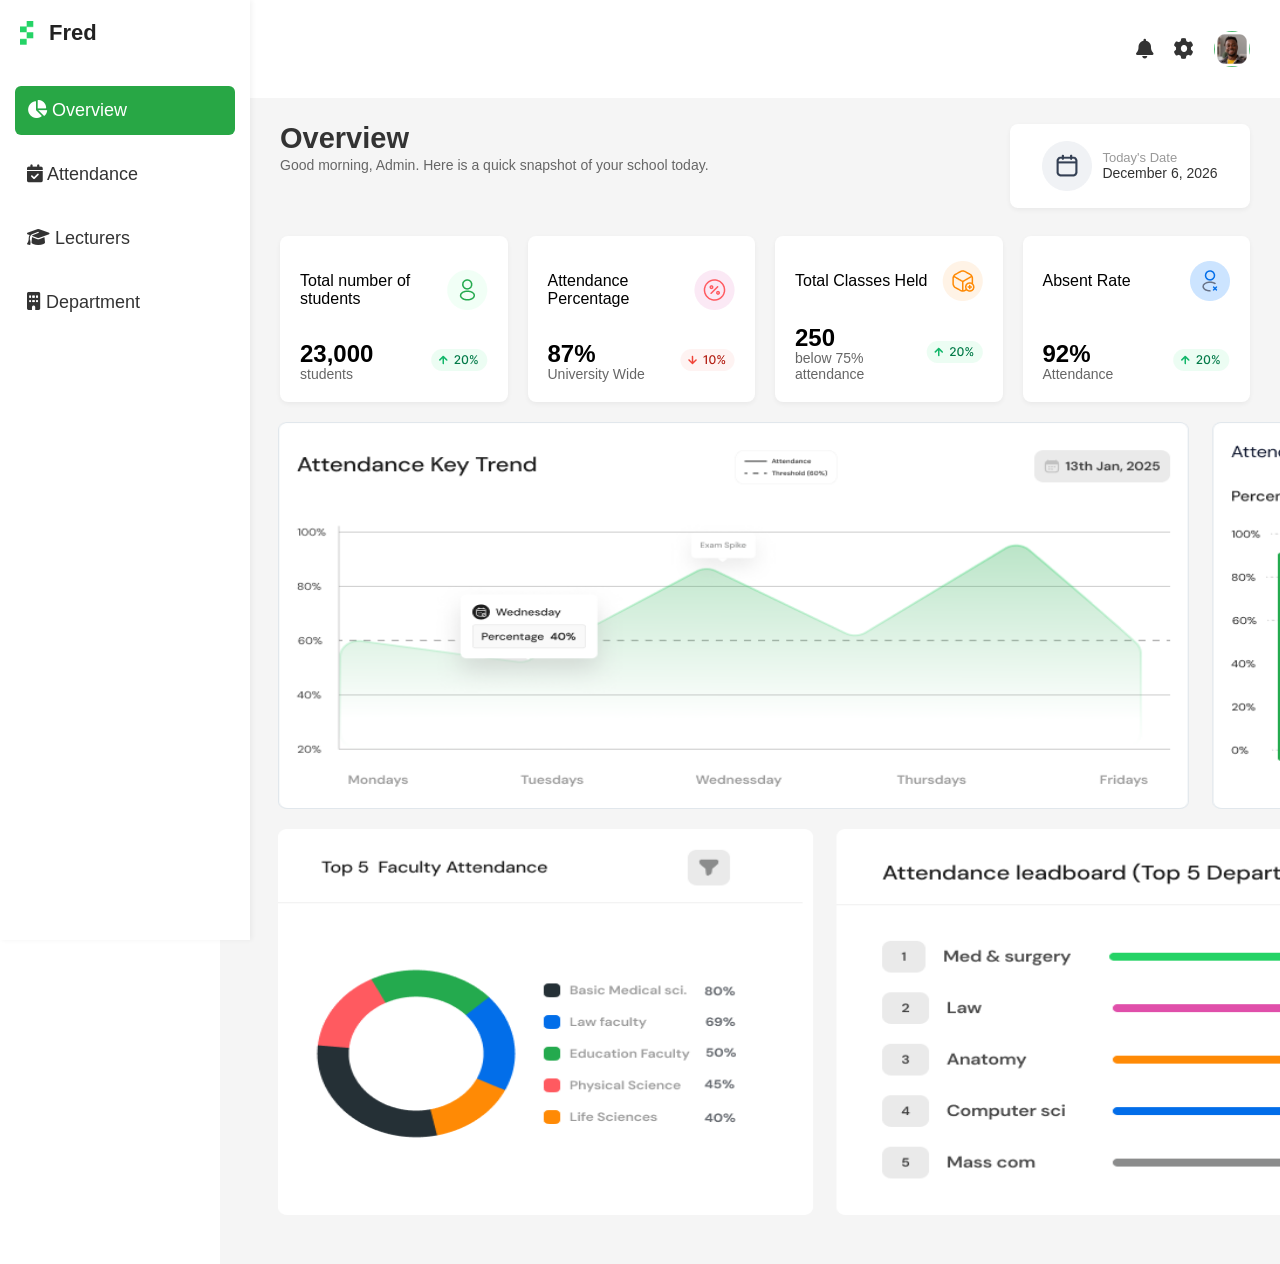
==== genesys/overview.html @ 0352b65f "Add files via upload" ====
<!DOCTYPE html>
<html lang="en">
  <head>
    <meta charset="UTF-8" />
    <meta name="viewport" content="width=device-width, initial-scale=1.0" />
    <title>Overview</title>
    <link rel="stylesheet" href="style.css" />
    <link
      rel="stylesheet"
      href="https://cdnjs.cloudflare.com/ajax/libs/font-awesome/6.5.0/css/all.min.css"
    />
  </head>
  <body>
    <!-- Sidebar Menu -->
    <div class="sidebar">
      <div class="logo">
        <img class="fredlogo" src="pictures/Group 1.png" alt="Fred Logo" />
        <span>Fred</span>
      </div>
      <ul class="nav">
        <li class="nav-item active">
          <a href="overview.html"><i class="fas fa-chart-pie"></i> Overview</a>
        </li>
        <li class="nav-item">
          <a href="attendance.html"
            ><i class="fas fa-calendar-check"></i> Attendance</a
          >
        </li>
        <li class="nav-item">
          <a href="lecturers.html"
            ><i class="fas fa-graduation-cap"></i> Lecturers</a
          >
        </li>
        <li class="nav-item">
          <a href="department.html"
            ><i class="fas fa-building"></i> Department</a
          >
        </li>
      </ul>
    </div>

    <!-- Main content area for this page -->
    <div class="main-content">
      <div class="overview-header">
        <div class="header-right">
          <i class="fas fa-bell"></i>
          <i class="fas fa-cog"></i>
          <img
            class="profile-img"
            src="pictures/Group 7091.png"
            alt="Profile"
          />
        </div>
      </div>

      <div class="overview-section">
        <div class="overview-left">
          <h1 class="ov">Overview</h1>
          <p>
            Good morning, Admin. Here is a quick snapshot of your school today.
          </p>
        </div>

        <div class="date-box">
          <img class="misc" src="pictures/Misc icon@2x.png" alt="" />
          <div class="date-texts">
            <span class="date-title">Today's Date</span>
            <span class="date-value" id="todayDate">April 14, 2025</span>
          </div>
        </div>
      </div>

      <div class="chai">
        <div class="first">
          <div class="inner">
            <div class="totalnumber">
              <p>Total number of students</p>
              <img class="src" src="pictures/Circle Icon Bagde.png" alt="" />
            </div>
            <div class="twenty">
              <div class="std">
                <h1 class="tousand">23,000</h1>
                <p>students</p>
              </div>
              <div class="badge">
                <img src="pictures/Badge.png" alt="" />
              </div>
            </div>
          </div>
        </div>

        <div class="first">
          <div class="inner">
            <div class="totalnumber">
              <p>Attendance Percentage</p>
              <img
                class="src"
                src="pictures/Circle Icon Bagde (1).png"
                alt=""
              />
            </div>
            <div class="twenty">
              <div class="std">
                <h1 class="tousand">87%</h1>
                <p>University Wide</p>
              </div>
              <div class="badge">
                <img src="pictures/Badge (1).png" alt="" />
              </div>
            </div>
          </div>
        </div>

        <div class="first">
          <div class="inner">
            <div class="totalnumber">
              <p>Total Classes Held</p>
              <img
                class="src"
                src="pictures/Circle Icon Bagde (2).png"
                alt=""
              />
            </div>
            <div class="twenty">
              <div class="std">
                <h1 class="tousand">250</h1>
                <p>below 75% attendance</p>
              </div>
              <div class="badge">
                <img src="pictures/Badge (2).png" alt="" />
              </div>
            </div>
          </div>
        </div>

        <div class="first">
          <div class="inner">
            <div class="totalnumber">
              <p>Absent Rate</p>
              <img
                class="src"
                src="pictures/Circle Icon Bagde (3).png"
                alt=""
              />
            </div>
            <div class="twenty">
              <div class="std">
                <h1 class="tousand">92%</h1>
                <p>Attendance</p>
              </div>
              <div class="badge">
                <img src="pictures/Badge.png" alt="" />
              </div>
            </div>
          </div>
        </div>
      </div>

      <div class="containp">
        <img class="imgcont" src="pictures/Container.png" alt="" />
      </div>

      <div class="containp">
        <img class="imgcont" src="pictures/Frame 2147224656 (2).png" alt="" />
      </div>
    </div>

    <script>
      // Automatically set the active class based on the current URL
      const navItems = document.querySelectorAll(".nav-item a");
      navItems.forEach((item) => {
        if (item.href === window.location.href) {
          item.parentElement.classList.add("active");
        }
      });

      const date = new Date();
      const options = { year: "numeric", month: "long", day: "numeric" };
      document.getElementById("todayDate").textContent =
        date.toLocaleDateString("en-US", options);
    </script>
  </body>
</html>
---- genesys/style.css ----
body {
  margin: 0;
  font-family: "Inter", sans-serif;
}

.sidebar {
  position: fixed;
  top: 0;
  left: 0;
  height: 100vh;
  width: 220px;
  background: #fff;
  box-shadow: 2px 0 5px rgba(0, 0, 0, 0.05);
  padding: 20px 15px;
  display: flex;
  flex-direction: column;
  justify-content: space-between;
  z-index: 100;
  transition: transform 0.3s ease-in-out; /* Faster transition */
}

.logo {
  display: flex;
  align-items: center;
  gap: 10px;
  font-size: 22px;
  font-weight: bold;
  color: #222;
}

.logo img {
  height: 24px;
  width: 24px;
}
.fredlogo {
  object-fit: contain;
  object-position: center;
}

.nav {
  list-style: none;
  padding: 0;
  margin-top: 40px;
  flex-grow: 1;
}

.nav-item {
  display: flex;
  align-items: center;
  gap: 10px;
  padding: 14px 12px;
  color: #333;
  font-size: 18px; /* ⬅️ increased from 14px to 16px */
  border-radius: 6px;
  cursor: pointer;
  transition: background 0.2s ease;
  margin-bottom: 15px;
}

.nav-item a {
  text-decoration: none;
  color: inherit;
  width: 100%;
  display: block;
}

.nav-item:hover {
  background: #f3f3f3;
}

.nav-item.active {
  background: #28a745;
  color: #fff;
}

.nav-item.active i {
  color: #fff;
}

.logout {
  color: #a00;
  font-size: 14px;
  cursor: pointer;
  display: flex;
  align-items: center;
  gap: 8px;
  padding-left: 10px;
  margin-top: 320px;
}

.main-content {
  transition: opacity 0.3s ease-in-out; /* Smooth transition for content */
  opacity: 1;
  background-color: #f5f5f5;
  margin-left: 220px; /* Same width as your sidebar */
  padding: 30px;
  padding-top: 0px;
  padding-right: 0px;
}

@media (max-width: 768px) {
  .sidebar {
    position: relative; /* so it scrolls with content */
    width: 100%;
    height: auto;
    box-shadow: none;
  }

  .main-content {
    margin-left: 0;
    padding: 20px;
  }

  .nav-item {
    margin-bottom: 10px;
  }

  .logout {
    margin-top: 20px;
  }

  /* Hamburger button (hidden on large screens) */
  .hamburger {
    display: block;
  }

  .sidebar {
    position: fixed;
    top: 0;
    left: -100%;
    width: 220px;
    height: 100vh;
    background: #fff;
    transition: left 0.3s ease;
    z-index: 150;
    transition: transform 0.3s ease-in-out; /* Faster transition */
    box-shadow: 2px 0 5px rgba(0, 0, 0, 0.1);
  }

  .sidebar.open {
    left: 0;
  }
}
.overview-header {
  height: 98px;
  background-color: #fff;
  display: flex;
  justify-content: flex-end;
  align-items: center;
  padding: 0 30px;
  box-shadow: 0 1px 4px rgba(0, 0, 0, 0.05);
}

.header-right {
  display: flex;
  align-items: center;
  gap: 20px;
}

.header-right i {
  font-size: 20px;
  color: #333;
  cursor: pointer;
}

.profile-img {
  width: 36px;
  height: 36px;
  border-radius: 50%;
  object-fit: cover;
  cursor: pointer;
}
.overview-section {
  display: flex;
  justify-content: space-between;
  align-items: center;
  background-color: #f5f5f5;
  padding: 30px;
  margin-bottom: 20px;
  height: 38px;
}

.overview-left h1 {
  font-size: 29px;
  margin-bottom: 7px;
  color: #333;
}

.overview-left p {
  font-size: 14px;
  margin-top: 6px;
  color: #666;
}

.date-box {
  margin-top: 37px;
  justify-content: center;
  align-items: center;
  width: 210px;
  height: 64px;
  background-color: #fff;
  display: flex;
  align-items: center;
  gap: 10px;
  padding: 10px 15px;
  border-radius: 8px;
  box-shadow: 0 2px 5px rgba(0, 0, 0, 0.05);
}

.date-box i {
  font-size: 22px;
  color: #333;
}

.date-texts {
  display: flex;
  flex-direction: column;
  font-size: 13px;
}

.date-title {
  color: #999;
}

.date-value {
  color: #333;
  font-weight: 500;
  font-size: 14px;
}
.ov {
  width: 123px;
  height: 24px;
  gap: 12px;
  font-family: Arial, Helvetica, sans-serif;
  font-weight: 700;
  font-size: 29px;
  line-height: 24px;
}
.misc {
  height: 50px;
  width: 50px;
}
.chai {
  display: flex;
  flex-wrap: wrap;
  gap: 20px;
  justify-content: space-between;
  padding: 20px 30px; /* ← adds space on both left and right */
  margin-top: 20px;
}

.first {
  background-color: #fff;
  border-radius: 8px;
  box-shadow: 0 2px 5px rgba(0, 0, 0, 0.05);
  padding: 20px;
  width: calc(25% - 15px);
  box-sizing: border-box;
  height: 166px;
}

.inner {
  height: 100%;
  display: flex;
  flex-direction: column;
  justify-content: space-between;
}

.totalnumber {
  display: flex;
  justify-content: space-between;
  align-items: center;
}

.twenty {
  display: flex;
  justify-content: space-between;
  align-items: center;
}

.std h1 {
  margin: 0;
  font-size: 24px;
}

.std p {
  margin: 0;
  font-size: 14px;
  color: #666;
}
.imgcont {
  width: 1378px;
  height: 387px;
}
.containp {
  margin-left: 28px;
  margin-bottom: 15px;
}
.tousand {
  font-family: "DM Sans", sans-serif;
  font-weight: 700;
  font-size: 28px;
  line-height: 24px;
  letter-spacing: -1.5%;
}
.search {
  margin-right: 900px;
  width: 458px;
  height: 60px;
}
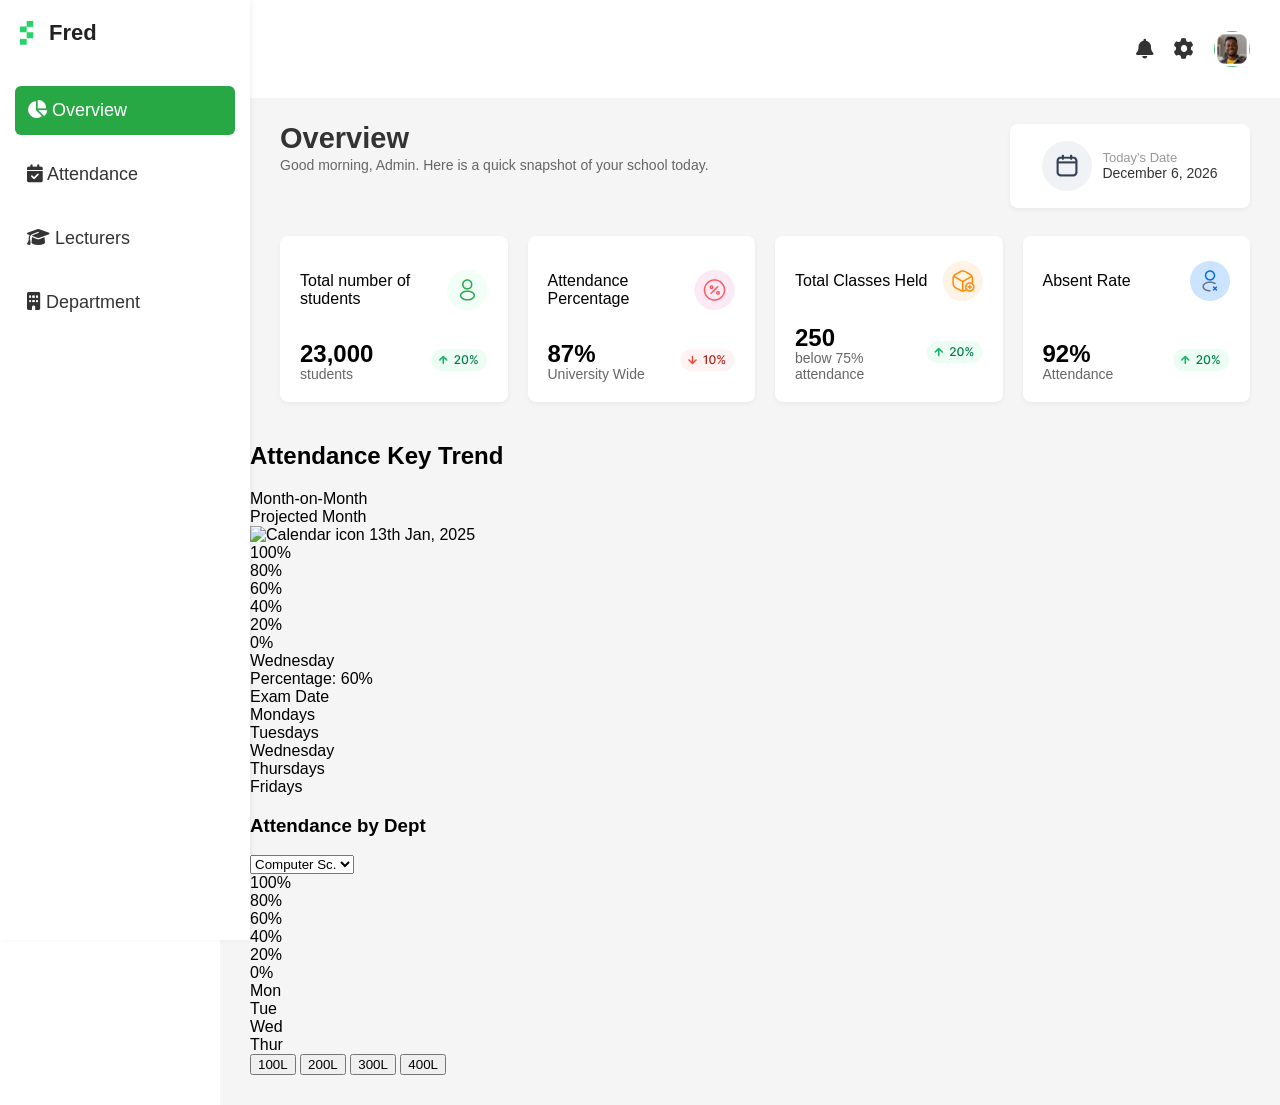
==== commit 1f043e6f: "Update overview.html" ====
--- a/genesys/overview.html
+++ b/genesys/overview.html
@@ -156,12 +156,135 @@
         </div>
       </div>
 
-      <div class="containp">
-        <img class="imgcont" src="pictures/Container.png" alt="" />
-      </div>
-
-      <div class="containp">
-        <img class="imgcont" src="pictures/Frame 2147224656 (2).png" alt="" />
+      <div class="thislife">
+        <div class="trend-dashboard">
+          <div class="dashboard-header">
+            <div class="header-title-section">
+              <h2>Attendance Key Trend</h2>
+              <div class="trend-legend">
+                <div class="legend-entry">
+                  <span class="trend-indicator"></span>
+                  <span>Month-on-Month</span>
+                </div>
+                <div class="legend-entry">
+                  <span class="projection-indicator"></span>
+                  <span>Projected Month</span>
+                </div>
+              </div>
+            </div>
+            <div class="date-display">
+              <img
+                src="public/lovable-uploads/13bf6f7b-5445-4e2d-8a91-45153ecc7e92.png"
+                alt="Calendar icon"
+                class="date-icon"
+              />
+              <span>13th Jan, 2025</span>
+            </div>
+          </div>
+
+          <div class="visualization-container">
+            <div class="percentage-axis">
+              <div class="percentage-label"><span>100%</span></div>
+              <div class="percentage-label"><span>80%</span></div>
+              <div class="percentage-label"><span>60%</span></div>
+              <div class="percentage-label"><span>40%</span></div>
+              <div class="percentage-label"><span>20%</span></div>
+              <div class="percentage-label"><span>0%</span></div>
+            </div>
+
+            <div class="graph-section">
+              <div class="graph-grid">
+                <div class="horizontal-gridline"></div>
+                <div class="horizontal-gridline"></div>
+                <div class="horizontal-gridline"></div>
+                <div class="horizontal-gridline"></div>
+                <div class="horizontal-gridline"></div>
+                <div class="horizontal-gridline"></div>
+              </div>
+
+              <div class="graph-plot">
+                <div class="projection-area"></div>
+                <div class="trend-line-plot"></div>
+                <div class="data-marker" style="left: 25%; top: 35%">
+                  <div class="marker-tooltip">
+                    <div class="tooltip-header">Wednesday</div>
+                    <div class="tooltip-content">Percentage: 60%</div>
+                  </div>
+                </div>
+                <div class="exam-marker" style="left: 50%; top: 18%">
+                  <div class="exam-tooltip">
+                    <div>Exam Date</div>
+                  </div>
+                </div>
+              </div>
+
+              <div class="weekday-axis">
+                <div class="weekday-label">Mondays</div>
+                <div class="weekday-label">Tuesdays</div>
+                <div class="weekday-label">Wednesday</div>
+                <div class="weekday-label">Thursdays</div>
+                <div class="weekday-label">Fridays</div>
+              </div>
+            </div>
+          </div>
+        </div>
+
+        <div class="attendance-card">
+          <div class="card-header">
+            <h3>Attendance by Dept</h3>
+            <div class="department-select">
+              <select>
+                <option value="computer-sc">Computer Sc.</option>
+                <option value="electrical">Electrical</option>
+                <option value="mechanical">Mechanical</option>
+                <option value="civil">Civil</option>
+              </select>
+            </div>
+          </div>
+          <div class="card-content">
+            <div class="chart-container">
+              <div class="y-axis">
+                <div class="y-label"><span>100%</span></div>
+                <div class="y-label"><span>80%</span></div>
+                <div class="y-label"><span>60%</span></div>
+                <div class="y-label"><span>40%</span></div>
+                <div class="y-label"><span>20%</span></div>
+                <div class="y-label"><span>0%</span></div>
+              </div>
+              <div class="chart-bars">
+                <div class="chart-grid">
+                  <div class="grid-line"></div>
+                  <div class="grid-line"></div>
+                  <div class="grid-line"></div>
+                  <div class="grid-line"></div>
+                  <div class="grid-line grid-line-dark"></div>
+                </div>
+                <div class="bar-container">
+                  <div class="bar" style="height: 85%"></div>
+                  <div class="x-label">Mon</div>
+                </div>
+                <div class="bar-container">
+                  <div class="bar" style="height: 65%"></div>
+                  <div class="x-label">Tue</div>
+                </div>
+                <div class="bar-container">
+                  <div class="bar" style="height: 75%"></div>
+                  <div class="x-label">Wed</div>
+                </div>
+                <div class="bar-container">
+                  <div class="bar" style="height: 42%"></div>
+                  <div class="x-label">Thur</div>
+                </div>
+              </div>
+            </div>
+            <div class="filter-buttons">
+              <button>100L</button>
+              <button>200L</button>
+              <button>300L</button>
+              <button>400L</button>
+            </div>
+          </div>
+        </div>
       </div>
     </div>
 
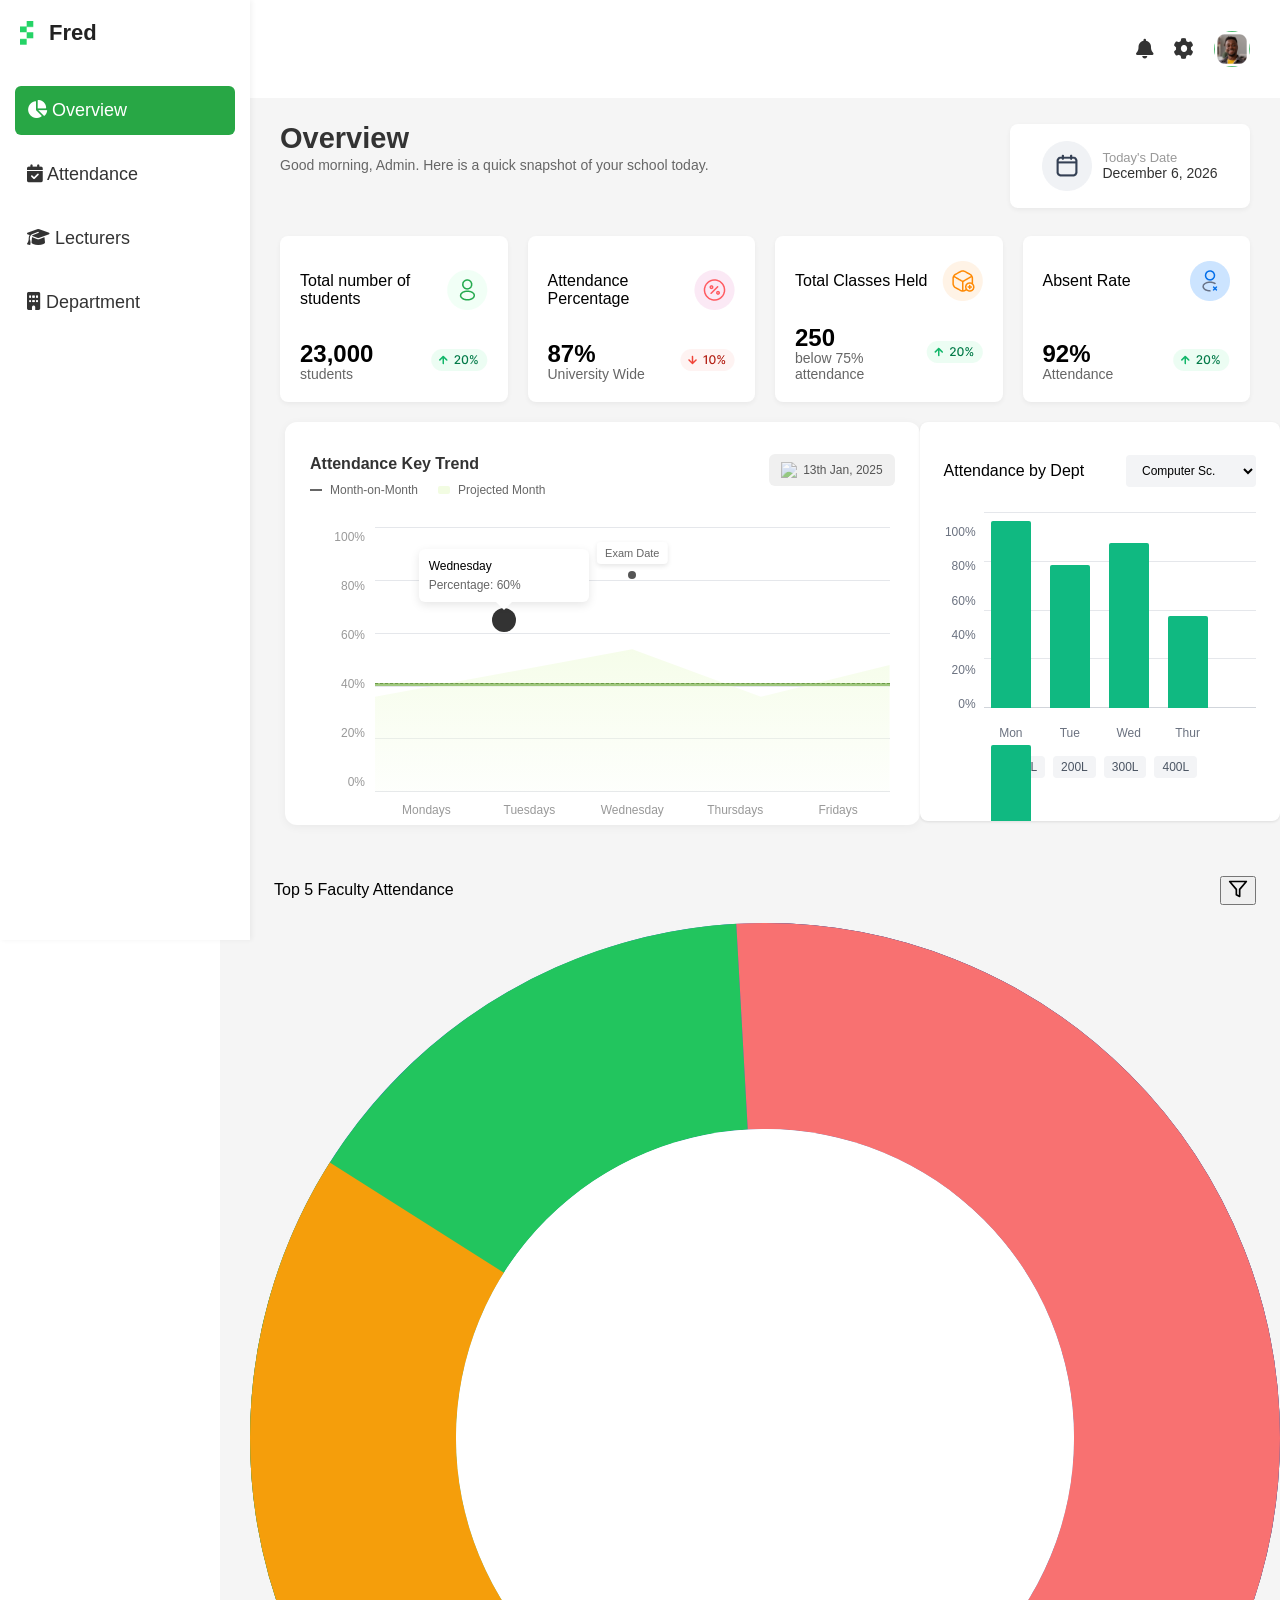
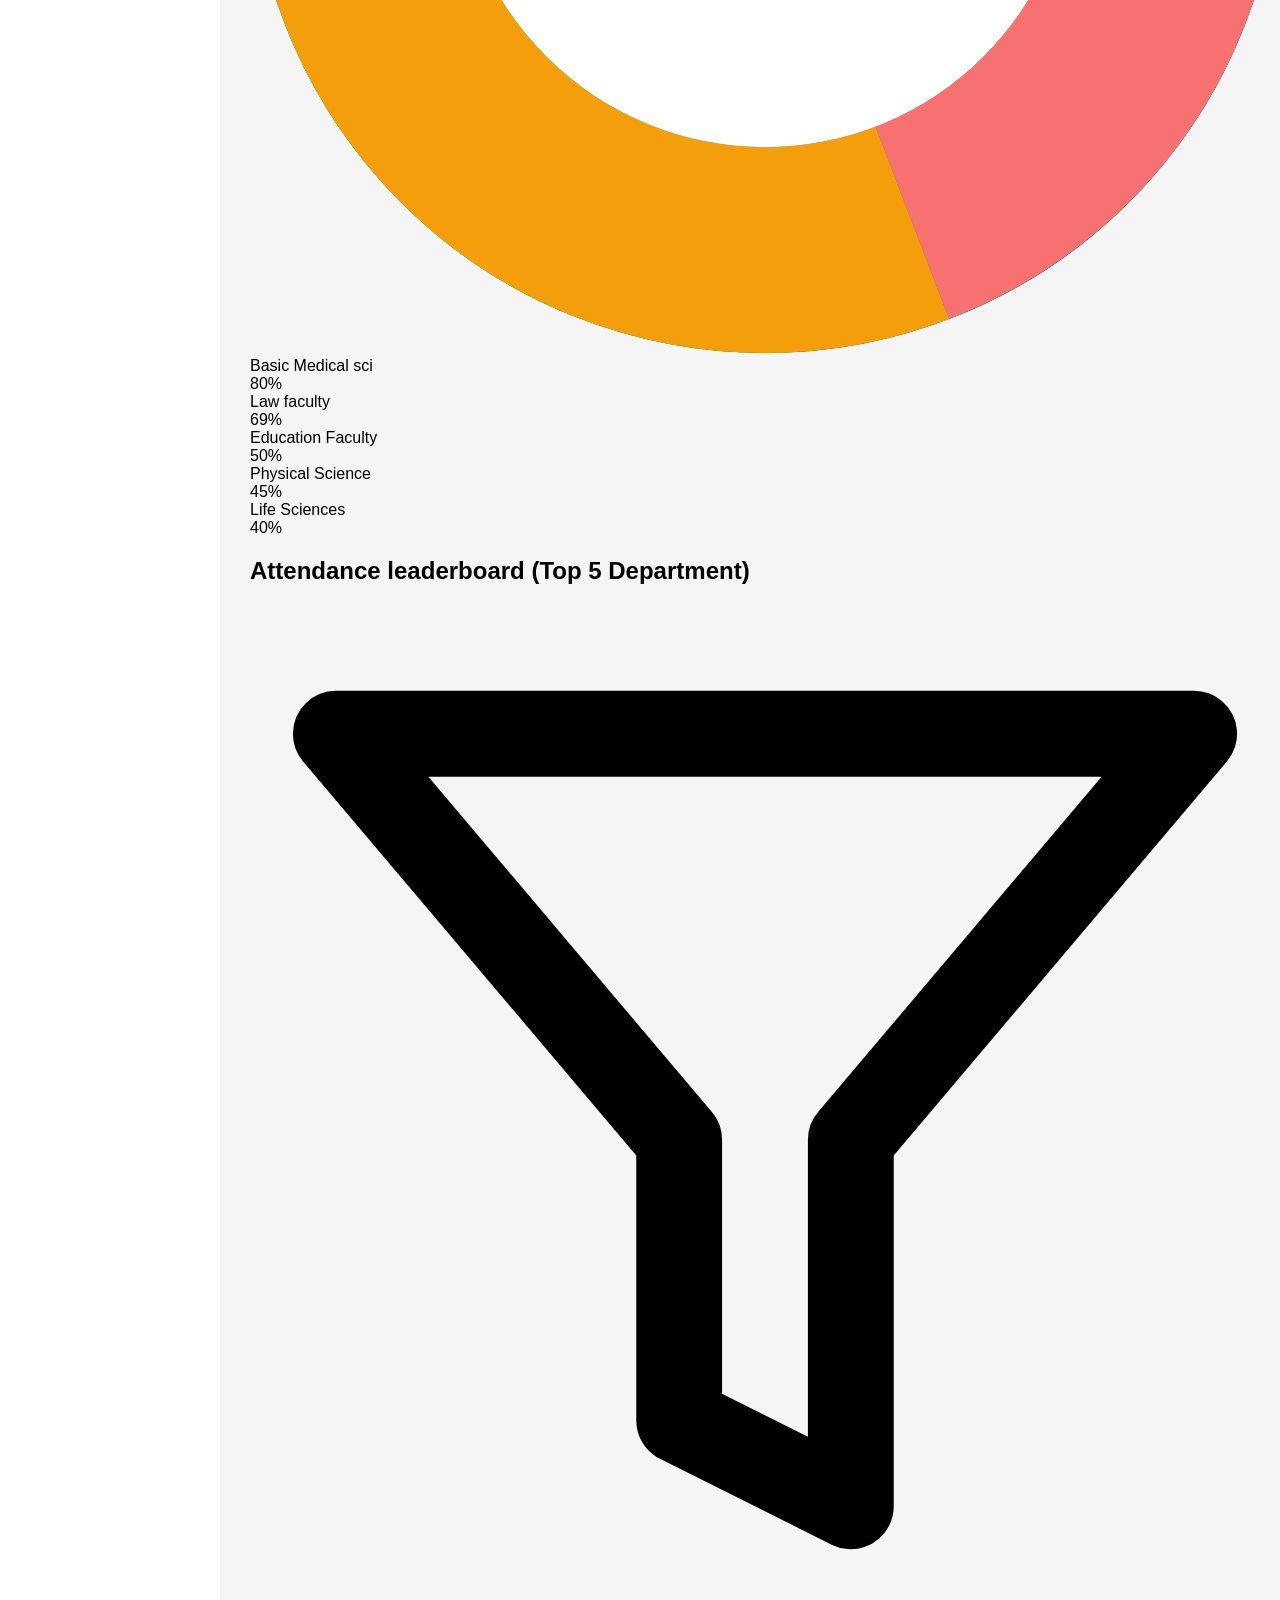
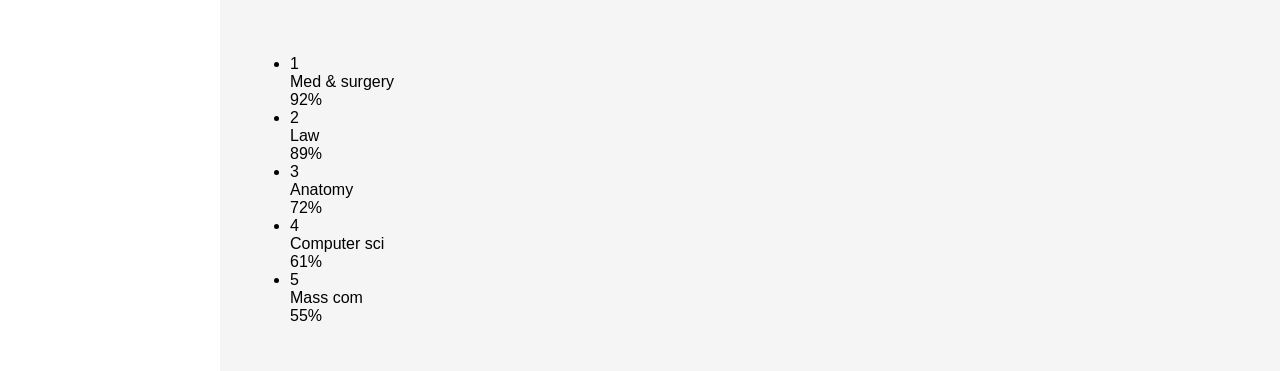
==== commit bfa50ddf: "Update overview.html" ====
--- a/genesys/overview.html
+++ b/genesys/overview.html
@@ -275,6 +275,10 @@
                   <div class="bar" style="height: 42%"></div>
                   <div class="x-label">Thur</div>
                 </div>
+                <div class="bar-container">
+                  <div class="bar" style="height: 85%"></div>
+                  <div class="x-label">Fri</div>
+                </div>
               </div>
             </div>
             <div class="filter-buttons">
@@ -286,9 +290,247 @@
           </div>
         </div>
       </div>
+      <div class="stsrter">
+        <div class="card">
+          <div class="card-header">
+            <h3 class="card-title">Top 5 Faculty Attendance</h3>
+            <button class="filter-button">
+              <svg
+                xmlns="http://www.w3.org/2000/svg"
+                width="20"
+                height="20"
+                viewBox="0 0 24 24"
+                fill="none"
+                stroke="currentColor"
+                stroke-width="2"
+                stroke-linecap="round"
+                stroke-linejoin="round"
+              >
+                <polygon
+                  points="22 3 2 3 10 12.46 10 19 14 21 14 12.46 22 3"
+                ></polygon>
+              </svg>
+            </button>
+          </div>
+
+          <div class="card-continent">
+            <!-- Donut Chart -->
+            <div class="donut-chart">
+              <svg width="100%" height="100%" viewBox="0 0 100 100">
+                <!-- Create the donut chart segments -->
+                <circle
+                  cx="50"
+                  cy="50"
+                  r="40"
+                  fill="transparent"
+                  stroke="#333333"
+                  stroke-width="20"
+                  stroke-dasharray="201 50"
+                  stroke-dashoffset="0"
+                  transform="rotate(-90 50 50)"
+                ></circle>
+                <circle
+                  cx="50"
+                  cy="50"
+                  r="40"
+                  fill="transparent"
+                  stroke="#3366CC"
+                  stroke-width="20"
+                  stroke-dasharray="173 78"
+                  stroke-dashoffset="-201"
+                  transform="rotate(-90 50 50)"
+                ></circle>
+                <circle
+                  cx="50"
+                  cy="50"
+                  r="40"
+                  fill="transparent"
+                  stroke="#22C55E"
+                  stroke-width="20"
+                  stroke-dasharray="126 125"
+                  stroke-dashoffset="-374"
+                  transform="rotate(-90 50 50)"
+                ></circle>
+                <circle
+                  cx="50"
+                  cy="50"
+                  r="40"
+                  fill="transparent"
+                  stroke="#F87171"
+                  stroke-width="20"
+                  stroke-dasharray="113 138"
+                  stroke-dashoffset="-500"
+                  transform="rotate(-90 50 50)"
+                ></circle>
+                <circle
+                  cx="50"
+                  cy="50"
+                  r="40"
+                  fill="transparent"
+                  stroke="#F59E0B"
+                  stroke-width="20"
+                  stroke-dasharray="100 151"
+                  stroke-dashoffset="-613"
+                  transform="rotate(-90 50 50)"
+                ></circle>
+                <circle cx="50" cy="50" r="30" fill="white"></circle>
+              </svg>
+            </div>
+
+            <!-- Legend -->
+            <div class="legend">
+              <div class="legend-item">
+                <div class="legend-color-name">
+                  <div
+                    class="legend-color"
+                    style="background-color: #333333"
+                  ></div>
+                  <span class="legend-name">Basic Medical sci</span>
+                </div>
+                <span class="legend-value">80%</span>
+              </div>
+              <div class="legend-item">
+                <div class="legend-color-name">
+                  <div
+                    class="legend-color"
+                    style="background-color: #3366cc"
+                  ></div>
+                  <span class="legend-name">Law faculty</span>
+                </div>
+                <span class="legend-value">69%</span>
+              </div>
+              <div class="legend-item">
+                <div class="legend-color-name">
+                  <div
+                    class="legend-color"
+                    style="background-color: #22c55e"
+                  ></div>
+                  <span class="legend-name">Education Faculty</span>
+                </div>
+                <span class="legend-value">50%</span>
+              </div>
+              <div class="legend-item">
+                <div class="legend-color-name">
+                  <div
+                    class="legend-color"
+                    style="background-color: #f87171"
+                  ></div>
+                  <span class="legend-name">Physical Science</span>
+                </div>
+                <span class="legend-value">45%</span>
+              </div>
+              <div class="legend-item">
+                <div class="legend-color-name">
+                  <div
+                    class="legend-color"
+                    style="background-color: #f59e0b"
+                  ></div>
+                  <span class="legend-name">Life Sciences</span>
+                </div>
+                <span class="legend-value">40%</span>
+              </div>
+            </div>
+          </div>
+        </div>
+
+        <div class="leaderboard-card">
+          <div class="leaderboard-header">
+            <h2 class="leaderboard-title">
+              Attendance leaderboard (Top 5 Department)
+            </h2>
+            <div class="filter-icon">
+              <svg
+                xmlns="http://www.w3.org/2000/svg"
+                viewBox="0 0 24 24"
+                fill="none"
+                stroke="currentColor"
+                stroke-width="2"
+                stroke-linecap="round"
+                stroke-linejoin="round"
+              >
+                <polygon
+                  points="22 3 2 3 10 12.46 10 19 14 21 14 12.46 22 3"
+                ></polygon>
+              </svg>
+            </div>
+          </div>
+
+          <ul class="leaderboard-list">
+            <li class="leaderboard-item">
+              <div class="rank">1</div>
+              <div class="department">Med & surgery</div>
+              <div class="progress-container">
+                <div class="progress-bar">
+                  <div class="progress-fill progress-fill-1"></div>
+                </div>
+              </div>
+              <div class="percentage">92%</div>
+            </li>
+
+            <li class="leaderboard-item">
+              <div class="rank">2</div>
+              <div class="department">Law</div>
+              <div class="progress-container">
+                <div class="progress-bar">
+                  <div class="progress-fill progress-fill-2"></div>
+                </div>
+              </div>
+              <div class="percentage">89%</div>
+            </li>
+
+            <li class="leaderboard-item">
+              <div class="rank">3</div>
+              <div class="department">Anatomy</div>
+              <div class="progress-container">
+                <div class="progress-bar">
+                  <div class="progress-fill progress-fill-3"></div>
+                </div>
+              </div>
+              <div class="percentage">72%</div>
+            </li>
+
+            <li class="leaderboard-item">
+              <div class="rank">4</div>
+              <div class="department">Computer sci</div>
+              <div class="progress-container">
+                <div class="progress-bar">
+                  <div class="progress-fill progress-fill-4"></div>
+                </div>
+              </div>
+              <div class="percentage">61%</div>
+            </li>
+
+            <li class="leaderboard-item">
+              <div class="rank">5</div>
+              <div class="department">Mass com</div>
+              <div class="progress-container">
+                <div class="progress-bar">
+                  <div class="progress-fill progress-fill-5"></div>
+                </div>
+              </div>
+              <div class="percentage">55%</div>
+            </li>
+          </ul>
+        </div>
+      </div>
     </div>
 
     <script>
+      // Optional JavaScript for interactivity
+      document.querySelectorAll(".legend-item").forEach((item, index) => {
+        item.addEventListener("mouseenter", () => {
+          document
+            .querySelectorAll("circle")
+            [index].setAttribute("stroke-width", "22");
+        });
+
+        item.addEventListener("mouseleave", () => {
+          document
+            .querySelectorAll("circle")
+            [index].setAttribute("stroke-width", "20");
+        });
+      });
+
       // Automatically set the active class based on the current URL
       const navItems = document.querySelectorAll(".nav-item a");
       navItems.forEach((item) => {
--- a/genesys/style.css
+++ b/genesys/style.css
@@ -308,3 +308,703 @@
   width: 458px;
   height: 60px;
 }
+body {
+  margin: 0;
+  font-family: "Inter", sans-serif;
+}
+
+.sidebar {
+  position: fixed;
+  top: 0;
+  left: 0;
+  height: 100vh;
+  width: 220px;
+  background: #fff;
+  box-shadow: 2px 0 5px rgba(0, 0, 0, 0.05);
+  padding: 20px 15px;
+  display: flex;
+  flex-direction: column;
+  justify-content: space-between;
+  z-index: 100;
+  transition: transform 0.3s ease-in-out; /* Faster transition */
+}
+
+.logo {
+  display: flex;
+  align-items: center;
+  gap: 10px;
+  font-size: 22px;
+  font-weight: bold;
+  color: #222;
+}
+
+.logo img {
+  height: 24px;
+  width: 24px;
+}
+.fredlogo {
+  object-fit: contain;
+  object-position: center;
+}
+
+.nav {
+  list-style: none;
+  padding: 0;
+  margin-top: 40px;
+  flex-grow: 1;
+}
+
+.nav-item {
+  display: flex;
+  align-items: center;
+  gap: 10px;
+  padding: 14px 12px;
+  color: #333;
+  font-size: 18px; /* ⬅️ increased from 14px to 16px */
+  border-radius: 6px;
+  cursor: pointer;
+  transition: background 0.2s ease;
+  margin-bottom: 15px;
+}
+
+.nav-item a {
+  text-decoration: none;
+  color: inherit;
+  width: 100%;
+  display: block;
+}
+
+.nav-item:hover {
+  background: #f3f3f3;
+}
+
+.nav-item.active {
+  background: #28a745;
+  color: #fff;
+}
+
+.nav-item.active i {
+  color: #fff;
+}
+
+.logout {
+  color: #a00;
+  font-size: 14px;
+  cursor: pointer;
+  display: flex;
+  align-items: center;
+  gap: 8px;
+  padding-left: 10px;
+  margin-top: 320px;
+}
+
+.main-content {
+  transition: opacity 0.3s ease-in-out; /* Smooth transition for content */
+  opacity: 1;
+  background-color: #f5f5f5;
+  margin-left: 220px; /* Same width as your sidebar */
+  padding: 30px;
+  padding-top: 0px;
+  padding-right: 0px;
+}
+
+@media (max-width: 768px) {
+  .sidebar {
+    position: relative; /* so it scrolls with content */
+    width: 100%;
+    height: auto;
+    box-shadow: none;
+  }
+
+  .main-content {
+    margin-left: 0;
+    padding: 20px;
+  }
+
+  .nav-item {
+    margin-bottom: 10px;
+  }
+
+  .logout {
+    margin-top: 20px;
+  }
+
+  /* Hamburger button (hidden on large screens) */
+  .hamburger {
+    display: block;
+  }
+
+  .sidebar {
+    position: fixed;
+    top: 0;
+    left: -100%;
+    width: 220px;
+    height: 100vh;
+    background: #fff;
+    transition: left 0.3s ease;
+    z-index: 150;
+    transition: transform 0.3s ease-in-out; /* Faster transition */
+    box-shadow: 2px 0 5px rgba(0, 0, 0, 0.1);
+  }
+
+  .sidebar.open {
+    left: 0;
+  }
+}
+.overview-header {
+  height: 98px;
+  background-color: #fff;
+  display: flex;
+  justify-content: flex-end;
+  align-items: center;
+  padding: 0 30px;
+  box-shadow: 0 1px 4px rgba(0, 0, 0, 0.05);
+}
+
+.header-right {
+  display: flex;
+  align-items: center;
+  gap: 20px;
+}
+
+.header-right i {
+  font-size: 20px;
+  color: #333;
+  cursor: pointer;
+}
+
+.profile-img {
+  width: 36px;
+  height: 36px;
+  border-radius: 50%;
+  object-fit: cover;
+  cursor: pointer;
+}
+.overview-section {
+  display: flex;
+  justify-content: space-between;
+  align-items: center;
+  background-color: #f5f5f5;
+  padding: 30px;
+  margin-bottom: 20px;
+  height: 38px;
+}
+
+.overview-left h1 {
+  font-size: 29px;
+  margin-bottom: 7px;
+  color: #333;
+}
+
+.overview-left p {
+  font-size: 14px;
+  margin-top: 6px;
+  color: #666;
+}
+
+.date-box {
+  margin-top: 37px;
+  justify-content: center;
+  align-items: center;
+  width: 210px;
+  height: 64px;
+  background-color: #fff;
+  display: flex;
+  align-items: center;
+  gap: 10px;
+  padding: 10px 15px;
+  border-radius: 8px;
+  box-shadow: 0 2px 5px rgba(0, 0, 0, 0.05);
+}
+
+.date-box i {
+  font-size: 22px;
+  color: #333;
+}
+
+.date-texts {
+  display: flex;
+  flex-direction: column;
+  font-size: 13px;
+}
+
+.date-title {
+  color: #999;
+}
+
+.date-value {
+  color: #333;
+  font-weight: 500;
+  font-size: 14px;
+}
+.ov {
+  width: 123px;
+  height: 24px;
+  gap: 12px;
+  font-family: Arial, Helvetica, sans-serif;
+  font-weight: 700;
+  font-size: 29px;
+  line-height: 24px;
+}
+.misc {
+  height: 50px;
+  width: 50px;
+}
+.chai {
+  display: flex;
+  flex-wrap: wrap;
+  gap: 20px;
+  justify-content: space-between;
+  padding: 20px 30px; /* ← adds space on both left and right */
+  margin-top: 20px;
+}
+
+.first {
+  background-color: #fff;
+  border-radius: 8px;
+  box-shadow: 0 2px 5px rgba(0, 0, 0, 0.05);
+  padding: 20px;
+  width: calc(25% - 15px);
+  box-sizing: border-box;
+  height: 166px;
+}
+
+.inner {
+  height: 100%;
+  display: flex;
+  flex-direction: column;
+  justify-content: space-between;
+}
+
+.totalnumber {
+  display: flex;
+  justify-content: space-between;
+  align-items: center;
+}
+
+.twenty {
+  display: flex;
+  justify-content: space-between;
+  align-items: center;
+}
+
+.std h1 {
+  margin: 0;
+  font-size: 24px;
+}
+
+.std p {
+  margin: 0;
+  font-size: 14px;
+  color: #666;
+}
+.imgcont {
+  width: 1378px;
+  height: 387px;
+}
+.containp {
+  margin-left: 28px;
+  margin-bottom: 15px;
+}
+.tousand {
+  font-family: "DM Sans", sans-serif;
+  font-weight: 700;
+  font-size: 28px;
+  line-height: 24px;
+  letter-spacing: -1.5%;
+}
+.search {
+  margin-right: 900px;
+  width: 458px;
+  height: 60px;
+}
+.attendance-card {
+  background-color: white;
+  border-radius: 8px;
+  box-shadow: 0 1px 3px rgba(0, 0, 0, 0.1);
+  overflow: hidden;
+  max-width: 585px;
+  width: 585px;
+  margin: 20px auto;
+  height: 399px;
+  margin-top: 0;
+}
+
+.card-header {
+  display: flex;
+  align-items: center;
+  justify-content: space-between;
+  padding: 1.5rem 1.5rem 0.5rem;
+}
+
+.card-header h3 {
+  font-size: 1rem;
+  font-weight: 500;
+}
+
+.department-select select {
+  background-color: #f3f4f6;
+  border: none;
+  border-radius: 4px;
+  font-size: 0.75rem;
+  height: 2rem;
+  padding: 0 0.75rem;
+  width: 130px;
+}
+
+.card-content {
+  padding: 0.5rem 1.5rem 1.5rem;
+}
+
+.chart-container {
+  display: flex;
+  gap: 0.5rem;
+  margin-bottom: 1rem;
+}
+
+.y-axis {
+  display: flex;
+  flex-direction: column;
+  justify-content: space-between;
+  padding-top: 0.5rem;
+  padding-bottom: 1.5rem;
+}
+
+.y-label {
+  height: 1.5rem;
+  display: flex;
+  align-items: center;
+}
+
+.y-label span {
+  color: #6b7280;
+  font-size: 0.75rem;
+  text-align: right;
+  width: 2rem;
+}
+
+.chart-bars {
+  flex: 1;
+  position: relative;
+  padding-top: 0.5rem;
+  height: 220px;
+}
+
+.chart-grid {
+  position: absolute;
+  top: 0;
+  left: 0;
+  right: 0;
+  bottom: 0;
+  display: flex;
+  flex-direction: column;
+  justify-content: space-between;
+  padding-bottom: 2rem;
+}
+
+.grid-line {
+  height: 1px;
+  width: 100%;
+  background-color: #e5e7eb;
+}
+
+.grid-line-dark {
+  background-color: #d1d5db;
+}
+
+.bar-container {
+  position: relative;
+  display: inline-flex;
+  flex-direction: column;
+  align-items: center;
+  height: calc(100% - 2rem);
+  width: 20%;
+  padding-bottom: 2rem;
+}
+
+.bar {
+  width: 2.5rem;
+  background-color: #10b981;
+  border-top-left-radius: 2px;
+  border-top-right-radius: 2px;
+  position: absolute;
+  bottom: 2rem;
+}
+
+.x-label {
+  position: absolute;
+  bottom: 0;
+  color: #6b7280;
+  font-size: 0.75rem;
+}
+
+.filter-buttons {
+  display: flex;
+  justify-content: center;
+  gap: 0.5rem;
+}
+
+.filter-buttons button {
+  background-color: #f3f4f6;
+  border: none;
+  border-radius: 4px;
+  color: #4b5563;
+  font-size: 0.75rem;
+  padding: 0.25rem 0.5rem;
+}
+.trend-dashboard {
+  background-color: white;
+  border-radius: 12px;
+  box-shadow: 0 2px 10px rgba(0, 0, 0, 0.05);
+  width: 100%;
+  max-width: 778px;
+  overflow: hidden;
+  margin-left: 35px;
+  height: 403px;
+}
+
+.dashboard-header {
+  display: flex;
+  align-items: center;
+  justify-content: space-between;
+  padding: 20px 25px;
+}
+
+.header-title-section h2 {
+  font-size: 16px;
+  font-weight: 600;
+  color: #333;
+  margin-bottom: 10px;
+}
+
+.trend-legend {
+  display: flex;
+  align-items: center;
+  gap: 20px;
+}
+
+.legend-entry {
+  display: flex;
+  align-items: center;
+  gap: 8px;
+  font-size: 12px;
+  color: #666;
+}
+
+.trend-indicator {
+  display: inline-block;
+  width: 12px;
+  height: 2px;
+  background-color: #666;
+}
+
+.projection-indicator {
+  display: inline-block;
+  width: 12px;
+  height: 8px;
+  background-color: #f2fce2;
+  border-radius: 2px;
+}
+
+.date-display {
+  display: flex;
+  align-items: center;
+  gap: 6px;
+  background-color: #f0f0f0;
+  padding: 8px 12px;
+  border-radius: 6px;
+  font-size: 12px;
+  color: #555;
+}
+
+.date-icon {
+  width: 16px;
+  height: 16px;
+  opacity: 0.6;
+}
+
+.visualization-container {
+  display: flex;
+  padding: 0 30px 30px;
+  height: 300px;
+}
+
+.percentage-axis {
+  display: flex;
+  flex-direction: column;
+  justify-content: space-between;
+  width: 50px;
+  padding-right: 10px;
+  padding-top: 10px;
+  padding-bottom: 25px;
+}
+
+.percentage-label {
+  height: 20px;
+  display: flex;
+  align-items: center;
+}
+
+.percentage-label span {
+  font-size: 12px;
+  color: #999;
+  text-align: right;
+  width: 100%;
+}
+
+.graph-section {
+  flex: 1;
+  position: relative;
+  padding-bottom: 25px;
+}
+
+.graph-grid {
+  position: absolute;
+  top: 10px;
+  left: 0;
+  right: 0;
+  bottom: 25px;
+  display: flex;
+  flex-direction: column;
+  justify-content: space-between;
+}
+
+.horizontal-gridline {
+  height: 1px;
+  width: 100%;
+  background-color: #e5e7eb;
+}
+
+.graph-plot {
+  position: absolute;
+  top: 10px;
+  left: 0;
+  right: 0;
+  bottom: 25px;
+}
+
+.projection-area {
+  position: absolute;
+  bottom: 0;
+  left: 0;
+  right: 0;
+  height: 60%;
+  background: linear-gradient(
+    180deg,
+    rgba(242, 252, 226, 0.8) 0%,
+    rgba(242, 252, 226, 0.1) 100%
+  );
+  clip-path: polygon(
+    0% 100%,
+    0% 40%,
+    25% 25%,
+    50% 10%,
+    75% 40%,
+    100% 20%,
+    100% 100%
+  );
+}
+
+.trend-line-plot {
+  position: absolute;
+  bottom: 40%;
+  left: 0;
+  right: 0;
+  height: 2px;
+  background-color: #9fc77d;
+  border-top: 1px dashed #6b9a47;
+}
+
+.data-marker {
+  position: absolute;
+  width: 24px;
+  height: 24px;
+  background-color: #333;
+  border-radius: 50%;
+  transform: translate(-50%, -50%);
+  display: flex;
+  align-items: center;
+  justify-content: center;
+  z-index: 10;
+}
+
+.marker-tooltip {
+  position: absolute;
+  bottom: 30px;
+  left: 50%;
+  transform: translateX(-50%);
+  background-color: white;
+  border-radius: 6px;
+  box-shadow: 0 3px 10px rgba(0, 0, 0, 0.1);
+  padding: 10px;
+  min-width: 150px;
+  display: flex;
+  flex-direction: column;
+  gap: 5px;
+  pointer-events: none;
+}
+
+.tooltip-header {
+  font-weight: 500;
+  font-size: 12px;
+}
+
+.tooltip-content {
+  font-size: 12px;
+  color: #666;
+}
+
+.marker-tooltip::after {
+  content: "";
+  position: absolute;
+  top: 100%;
+  left: 50%;
+  transform: translateX(-50%);
+  border-width: 8px;
+  border-style: solid;
+  border-color: white transparent transparent transparent;
+}
+
+.exam-marker {
+  position: absolute;
+  width: 8px;
+  height: 8px;
+  background-color: #555;
+  border-radius: 50%;
+  transform: translate(-50%, -50%);
+  z-index: 5;
+}
+
+.exam-tooltip {
+  position: absolute;
+  bottom: 15px;
+  left: 50%;
+  transform: translateX(-50%);
+  background-color: white;
+  border-radius: 4px;
+  box-shadow: 0 2px 5px rgba(0, 0, 0, 0.1);
+  padding: 5px 8px;
+  font-size: 11px;
+  color: #666;
+  white-space: nowrap;
+  pointer-events: none;
+}
+
+.weekday-axis {
+  position: absolute;
+  bottom: 0;
+  left: 0;
+  right: 0;
+  display: flex;
+  justify-content: space-between;
+}
+
+.weekday-label {
+  font-size: 12px;
+  color: #999;
+  text-align: center;
+  width: 20%;
+}
+.thislife {
+  display: flex;
+}
